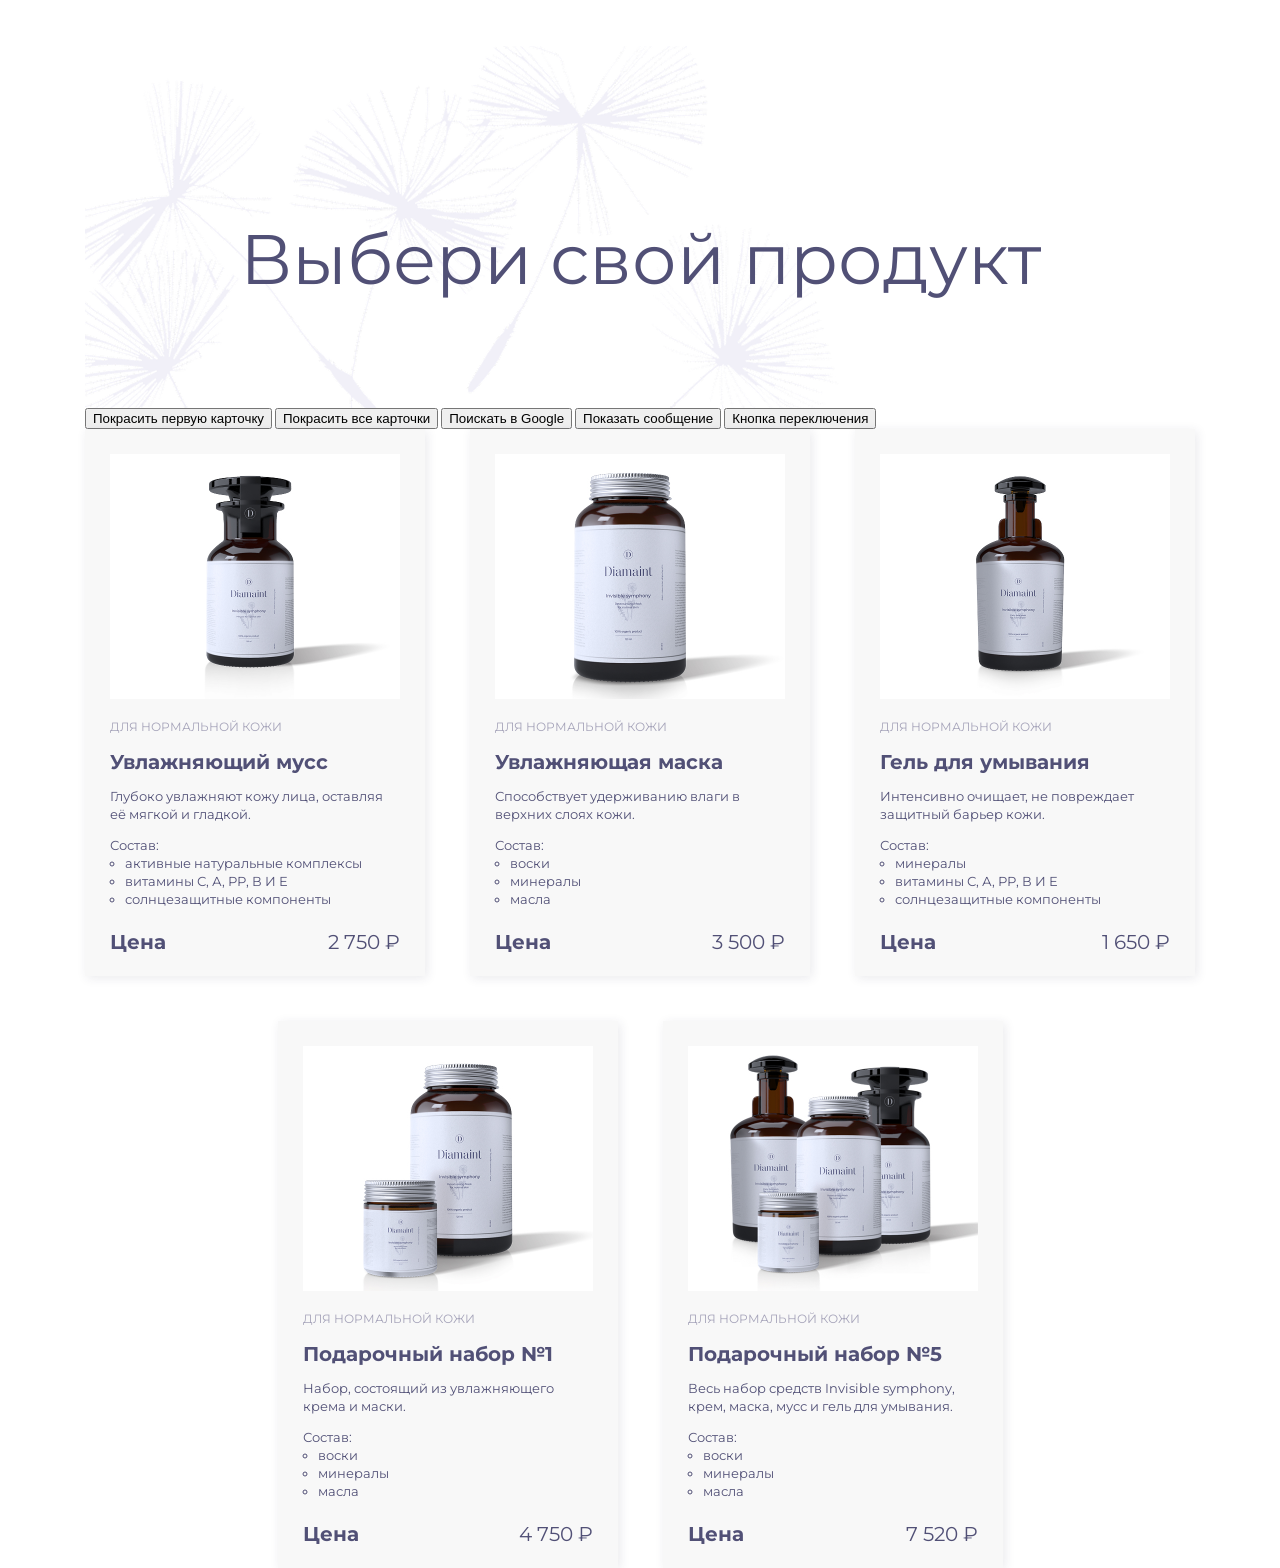
==== index.html @ 69029021 "(Homework №7): pass js test, add weather, speed of light and budget functions" ====
<!DOCTYPE html>
<html lang="en">
<head>
  <meta charset="UTF-8">
  <meta name="viewport" content="width=device-width, initial-scale=1.0">
  <link rel="stylesheet" href="style.css">
  <link rel="preconnect" href="https://fonts.googleapis.com">
  <link rel="preconnect" href="https://fonts.gstatic.com" crossorigin>
  <link href="https://fonts.googleapis.com/css2?family=Montserrat:ital,wght@0,100..900;1,100..900&display=swap" rel="stylesheet">
  <title>Каталог товаров</title>
</head>
<body>
  <div class="container">
    <h1 class="title">Выбери свой продукт</h1>
    <button class="btn-color">Покрасить первую карточку</button>
    <button class="btn-color-all">Покрасить все карточки</button>
    <button class="btn-google">Поискать в Google</button>
    <button class="btn-message">Показать сообщение</button>
    <button class="btn-toggle">Кнопка переключения</button>
    <ul class="product-list">
      <li class="product-list__card product-card">
        <img src="images/product-1.jpg" alt="Бутылочка коричневого цвета с широкой горловиной и пробкой, белой наклейкой, где надписано Диамант" width="290">
        <p class="product-card__description">ДЛЯ НОРМАЛЬНОЙ КОЖИ</p>
        <h2 class="product-card__name">Увлажняющий мусс</h2>
        <p> Глубоко увлажняют кожу лица, оставляя её мягкой и гладкой.</p>
        <span>Состав:</span>
        <ul class="product-card__composition">
          <li>активные натуральные комплексы</li>
          <li>витамины С, А, РР, В И Е</li>
          <li>солнцезащитные компоненты</li>
        </ul>
        <div class="product-card__price-box">
          <b>Цена</b>
          <span>2 750 ₽</span>
        </div>
      </li>
      
      <li class="product-list__card product-card">
        <img src="images/product-2.jpg" alt="Баночка коричневого цвета с закручивающейся металлической крышкой и белой наклейкой, где надписано Диамант" width="290">
        <p class="product-card__description">ДЛЯ НОРМАЛЬНОЙ КОЖИ</p>
        <h2 class="product-card__name">Увлажняющая маска</h2>
        <p>Способствует удерживанию влаги в верхних слоях кожи.</p>
        <span>Состав:</span>
        <ul class="product-card__composition">
          <li>воски</li>
          <li>минералы</li>
          <li>масла</li>
        </ul>
        <div class="product-card__price-box">
          <b>Цена</b>
          <span>3 500 ₽</span>
        </div>
      </li>
      
      <li class="product-list__card product-card">
        <img src="images/product-3.jpg" alt="Бутылочка коричневого цвета с узким горлышком и пробкой, белой наклейкой, где надписано Диамант" width="290">
        <p class="product-card__description">ДЛЯ НОРМАЛЬНОЙ КОЖИ</p>
        <h2 class="product-card__name">Гель для умывания</h2>
        <p>Интенсивно очищает, не повреждает защитный барьер кожи.</p>
        <span>Состав:</span>
        <ul class="product-card__composition">
          <li>минералы</li>
          <li>витамины С, А, РР, В И Е</li>
          <li>солнцезащитные компоненты</li>
        </ul>
        <div class="product-card__price-box">
          <b>Цена</b>
          <span>1 650 ₽</span>
        </div>
      </li>
      
      <li class="product-list__card product-card">
        <img src="images/product-4.jpg" alt="Две баночки коричневого цвета (большая и маленькая) с закручивающейся металлической крышкой и белой наклейкой, где надписано Диамант" width="290">
        <p class="product-card__description">ДЛЯ НОРМАЛЬНОЙ КОЖИ</p>
        <h2 class="product-card__name">Подарочный набор №1</h2>
        <p>Набор, состоящий из увлажняющего крема и маски.</p>
        <span>Состав:</span>
        <ul class="product-card__composition">
          <li>воски</li>
          <li>минералы</li>
          <li>масла</li>
        </ul>
        <div class="product-card__price-box">
          <b>Цена</b>
          <span>4 750 ₽</span>
        </div>
      </li>
      
      <li class="product-list__card product-card">
        <img src="images/product-5.jpg" alt="Набор из четырех предметов: две баночки (большая и маленькая) и две бутылочки коричневого цвета с белой наклейкой, где надписано Диамант" width="290">
        <p class="product-card__description">ДЛЯ НОРМАЛЬНОЙ КОЖИ</p>
        <h2 class="product-card__name">Подарочный набор №5</h2>
        <p>Весь набор средств Invisible symphony, крем, маска, мусс и гель для умывания.</p>
        <span>Состав:</span>
        <ul class="product-card__composition">
          <li>воски</li>
          <li>минералы</li>
          <li>масла</li>
        </ul>
        <div class="product-card__price-box">
          <b>Цена</b>
          <span>7 520 ₽</span>
        </div>
      </li>
    </ul>
  </div>
<script src="index.js"></script>
<script src="homework-7.js"></script>
</body>
</html>
---- style.css ----
* {
  box-sizing: border-box; /* Устанавливаем box-sizing для всех элементов, чтобы padding и border не влияли на общую ширину и высоту элемента */
}

body {
  font-family: 'Montserrat', sans-serif;
  font-weight: 400;
  font-size: 13px;
  color: #515076;
  margin: 0;
  padding: 0;
  line-height: 18px;
}

.container {
  margin: 0 auto;
  max-width: 1110px;
  background-image: url('images/bg-1.png');
  background-repeat: no-repeat;
  background-position: 0 0;
}

.title {
  margin-top: 0;
  text-align: center; /* Центрирование текста по горизонтали */
  padding-top: 220px;
  margin-bottom: 110px;
  font-size: 70px;
  font-weight: 400;
  line-height: 78px;
}

.product-list {
  display: flex; /* Используем flexbox для расположения карточек в ряд */
  justify-content: center; /* Центрируем карточки по горизонтали */
  flex-wrap: wrap; /* Разрешаем перенос строк */
  list-style: none; /* убрали стиль списка */
  gap: 45px; /* Отступы между карточками */
  margin: 0 auto; /* Центрируем сам контейнер на странице */
  padding: 0;
}

.product-card {
  background-color: #f8f8f8;
  padding: 25px;
  width: 340px;
  box-shadow: 2px 2px 10px rgba(51, 50, 76, 0.1);
}

.product-card__description {
  font-size: 12px;
  margin-top: 15px;
  margin-bottom: 15px;
  color: #A5A3B9;
  text-transform: uppercase;
}

.product-card__name {
  font-size: 20px;
}

.product-card__composition {
  padding-left: 15px;
}

.product-card__price-box {
  display: flex;
  justify-content: space-between;
  margin-top: 25px;
  font-size: 20px;
}

/* Это новый класс. По умолчанию его нет на кнопке. Он добавляется при клике на кнопку и меняет цвет кнопки на синий. */
.active-color {
  background-color: #0000FF; /* Синий цвет фона */
  color: #FFFFFF; /* Белый цвет текста */
}
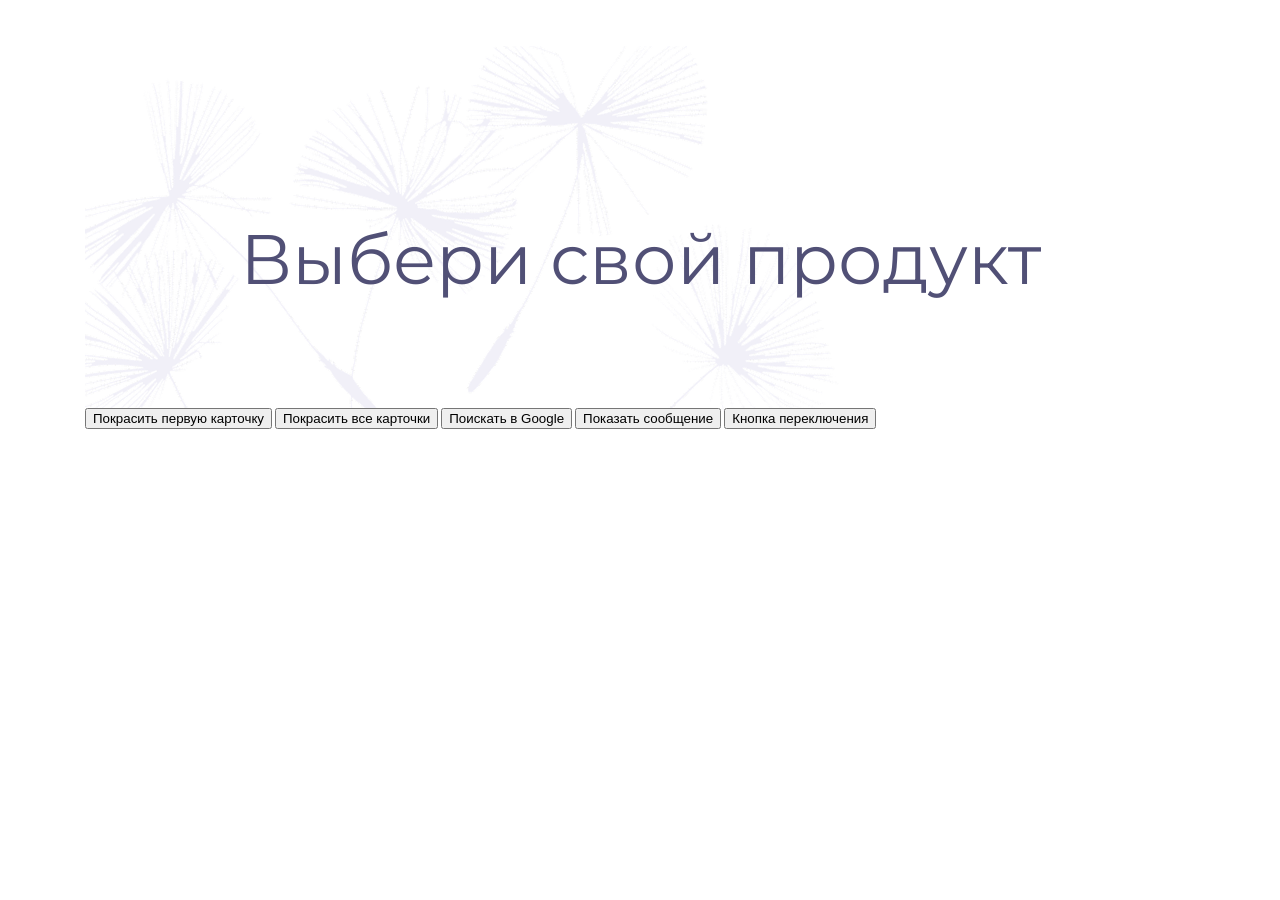
==== commit adab56e4: "(Homework №10): feat: add product card rendering logic" ====
--- a/index.html
+++ b/index.html
@@ -17,94 +17,35 @@
     <button class="btn-google">Поискать в Google</button>
     <button class="btn-message">Показать сообщение</button>
     <button class="btn-toggle">Кнопка переключения</button>
-    <ul class="product-list">
+
+<!-- 3.По аналогии из лекции — создать и реализовать шаблон для продуктовых карточек. (Посмотрите сразу задание 5) -->
+
+    <ul class="product-list"></ul>
+
+    <template id="product-card-template">
       <li class="product-list__card product-card">
-        <img src="images/product-1.jpg" alt="Бутылочка коричневого цвета с широкой горловиной и пробкой, белой наклейкой, где надписано Диамант" width="290">
-        <p class="product-card__description">ДЛЯ НОРМАЛЬНОЙ КОЖИ</p>
-        <h2 class="product-card__name">Увлажняющий мусс</h2>
-        <p> Глубоко увлажняют кожу лица, оставляя её мягкой и гладкой.</p>
+        <img class="product-card__image" src="product.src" alt="product.alt" width="290">
+        <p class="product-card__description"></p>
+        <h2 class="product-card__name"></h2>
+        <p class="product-card__text"></p>
         <span>Состав:</span>
         <ul class="product-card__composition">
-          <li>активные натуральные комплексы</li>
-          <li>витамины С, А, РР, В И Е</li>
-          <li>солнцезащитные компоненты</li>
+          <li class="product-card__composition1"></li>
+          <li class="product-card__composition2"></li>
+          <li class="product-card__composition3"></li>
         </ul>
         <div class="product-card__price-box">
           <b>Цена</b>
-          <span>2 750 ₽</span>
+          <span class="product-card__price"></span>
         </div>
       </li>
-      
-      <li class="product-list__card product-card">
-        <img src="images/product-2.jpg" alt="Баночка коричневого цвета с закручивающейся металлической крышкой и белой наклейкой, где надписано Диамант" width="290">
-        <p class="product-card__description">ДЛЯ НОРМАЛЬНОЙ КОЖИ</p>
-        <h2 class="product-card__name">Увлажняющая маска</h2>
-        <p>Способствует удерживанию влаги в верхних слоях кожи.</p>
-        <span>Состав:</span>
-        <ul class="product-card__composition">
-          <li>воски</li>
-          <li>минералы</li>
-          <li>масла</li>
-        </ul>
-        <div class="product-card__price-box">
-          <b>Цена</b>
-          <span>3 500 ₽</span>
-        </div>
-      </li>
-      
-      <li class="product-list__card product-card">
-        <img src="images/product-3.jpg" alt="Бутылочка коричневого цвета с узким горлышком и пробкой, белой наклейкой, где надписано Диамант" width="290">
-        <p class="product-card__description">ДЛЯ НОРМАЛЬНОЙ КОЖИ</p>
-        <h2 class="product-card__name">Гель для умывания</h2>
-        <p>Интенсивно очищает, не повреждает защитный барьер кожи.</p>
-        <span>Состав:</span>
-        <ul class="product-card__composition">
-          <li>минералы</li>
-          <li>витамины С, А, РР, В И Е</li>
-          <li>солнцезащитные компоненты</li>
-        </ul>
-        <div class="product-card__price-box">
-          <b>Цена</b>
-          <span>1 650 ₽</span>
-        </div>
-      </li>
-      
-      <li class="product-list__card product-card">
-        <img src="images/product-4.jpg" alt="Две баночки коричневого цвета (большая и маленькая) с закручивающейся металлической крышкой и белой наклейкой, где надписано Диамант" width="290">
-        <p class="product-card__description">ДЛЯ НОРМАЛЬНОЙ КОЖИ</p>
-        <h2 class="product-card__name">Подарочный набор №1</h2>
-        <p>Набор, состоящий из увлажняющего крема и маски.</p>
-        <span>Состав:</span>
-        <ul class="product-card__composition">
-          <li>воски</li>
-          <li>минералы</li>
-          <li>масла</li>
-        </ul>
-        <div class="product-card__price-box">
-          <b>Цена</b>
-          <span>4 750 ₽</span>
-        </div>
-      </li>
-      
-      <li class="product-list__card product-card">
-        <img src="images/product-5.jpg" alt="Набор из четырех предметов: две баночки (большая и маленькая) и две бутылочки коричневого цвета с белой наклейкой, где надписано Диамант" width="290">
-        <p class="product-card__description">ДЛЯ НОРМАЛЬНОЙ КОЖИ</p>
-        <h2 class="product-card__name">Подарочный набор №5</h2>
-        <p>Весь набор средств Invisible symphony, крем, маска, мусс и гель для умывания.</p>
-        <span>Состав:</span>
-        <ul class="product-card__composition">
-          <li>воски</li>
-          <li>минералы</li>
-          <li>масла</li>
-        </ul>
-        <div class="product-card__price-box">
-          <b>Цена</b>
-          <span>7 520 ₽</span>
-        </div>
-      </li>
-    </ul>
+    </template>
+
   </div>
 <script src="index.js"></script>
 <script src="homework-7.js"></script>
+<script src="homework-8.js"></script>
+<script type="module" src="homework-9.js"></script>
+<script type="module" src="homework-10.js"></script>
 </body>
 </html>
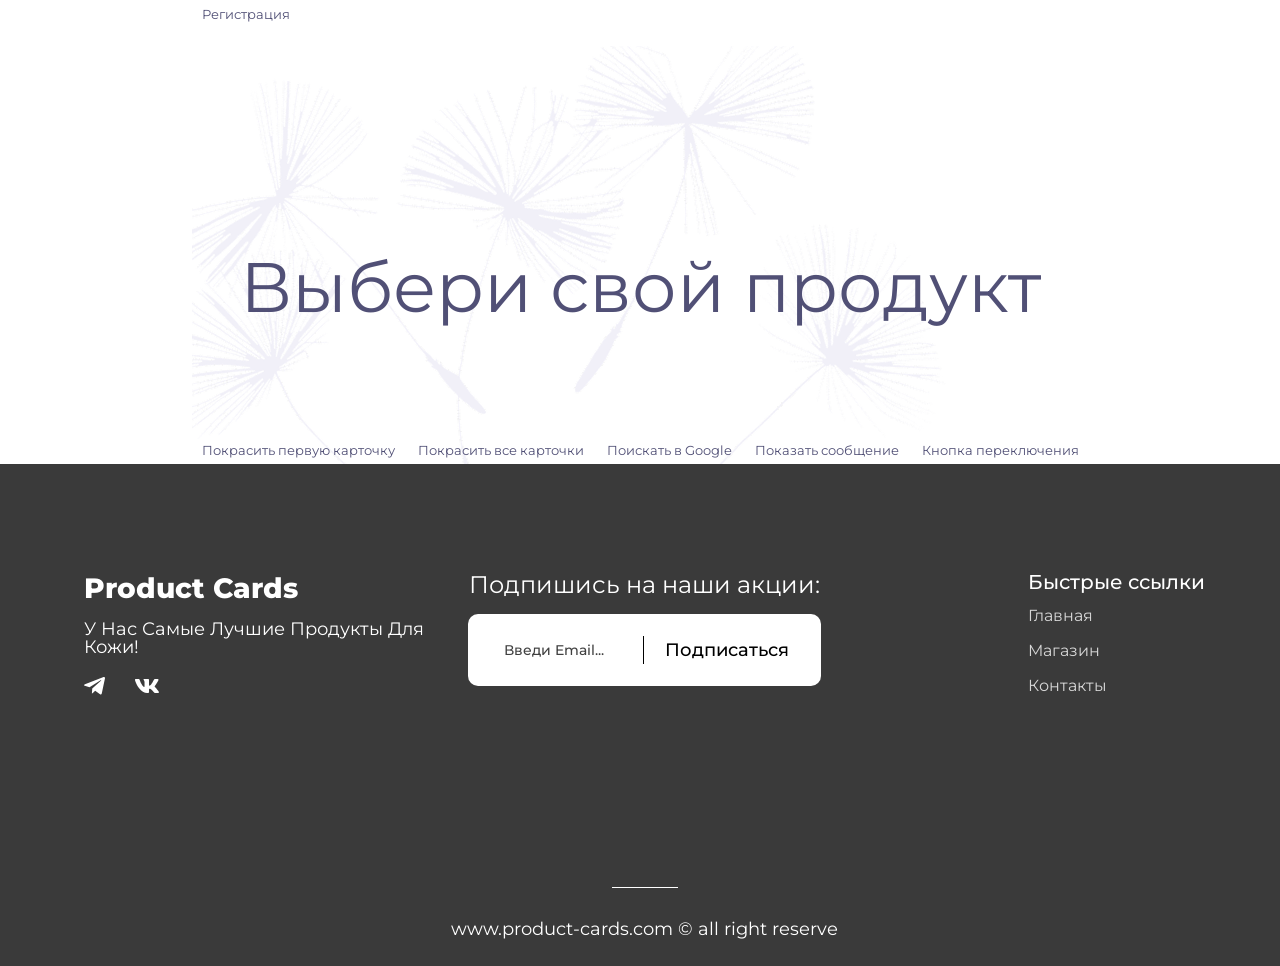
==== commit bb34b28d: "(Homework №11): Created footer with interactive forms and registration modal" ====
--- a/index.html
+++ b/index.html
@@ -1,51 +1,242 @@
-<!DOCTYPE html>
+<!doctype html>
 <html lang="en">
-<head>
-  <meta charset="UTF-8">
-  <meta name="viewport" content="width=device-width, initial-scale=1.0">
-  <link rel="stylesheet" href="style.css">
-  <link rel="preconnect" href="https://fonts.googleapis.com">
-  <link rel="preconnect" href="https://fonts.gstatic.com" crossorigin>
-  <link href="https://fonts.googleapis.com/css2?family=Montserrat:ital,wght@0,100..900;1,100..900&display=swap" rel="stylesheet">
-  <title>Каталог товаров</title>
-</head>
-<body>
-  <div class="container">
-    <h1 class="title">Выбери свой продукт</h1>
-    <button class="btn-color">Покрасить первую карточку</button>
-    <button class="btn-color-all">Покрасить все карточки</button>
-    <button class="btn-google">Поискать в Google</button>
-    <button class="btn-message">Показать сообщение</button>
-    <button class="btn-toggle">Кнопка переключения</button>
-
-<!-- 3.По аналогии из лекции — создать и реализовать шаблон для продуктовых карточек. (Посмотрите сразу задание 5) -->
-
-    <ul class="product-list"></ul>
-
-    <template id="product-card-template">
-      <li class="product-list__card product-card">
-        <img class="product-card__image" src="product.src" alt="product.alt" width="290">
-        <p class="product-card__description"></p>
-        <h2 class="product-card__name"></h2>
-        <p class="product-card__text"></p>
-        <span>Состав:</span>
-        <ul class="product-card__composition">
-          <li class="product-card__composition1"></li>
-          <li class="product-card__composition2"></li>
-          <li class="product-card__composition3"></li>
-        </ul>
-        <div class="product-card__price-box">
-          <b>Цена</b>
-          <span class="product-card__price"></span>
-        </div>
-      </li>
-    </template>
-
-  </div>
-<script src="index.js"></script>
-<script src="homework-7.js"></script>
-<script src="homework-8.js"></script>
-<script type="module" src="homework-9.js"></script>
-<script type="module" src="homework-10.js"></script>
-</body>
-</html>+  <head>
+    <meta charset="UTF-8" />
+    <meta name="viewport" content="width=device-width, initial-scale=1.0" />
+    <link rel="stylesheet" href="style.css" />
+    <link rel="preconnect" href="https://fonts.googleapis.com" />
+    <link rel="preconnect" href="https://fonts.gstatic.com" crossorigin />
+    <link
+      href="https://fonts.googleapis.com/css2?family=Montserrat:ital,wght@0,100..900;1,100..900&display=swap"
+      rel="stylesheet"
+    />
+    <title>Каталог товаров</title>
+  </head>
+  <body>
+    <div class="container">
+      <!-- Создать кнопку "Регистрация". -->
+      <button id="open-register-btn" class="register-trigger-btn">
+        Регистрация
+      </button>
+
+      <!-- Создать модальное окно, используя классы "modal, modal-showed". 
+Логика такая: при нажатии на кнопку у нас открывается модальное окно путем добавления modal-showed к div с классом modal. 
+1.Задний фон должен быть затемнён, но не полностью черный 
+(Создаем класс overlay, который будет затемнять всю страницу)
+2 .Модальное окно находиться ровно по центру страницы, независимо от масштаба -->
+      <div id="modal-overlay" class="overlay">
+        <div class="modal">
+          <!-- Не забываем добавить кнопку для закрытия модалки (крестик в углу) -->
+          <button class="modal__close" id="close-modal-btn">&times;</button>
+          <!-- Создать форму для регистрации внутри модального окна. 
+Она должна содержать поля: имя, фамилия, дата рождения, логин, пароль, повторение пароля. 
+Используйте для того, что бы указать пользователю, какое поле за что отвечает. 
+Также важно использовать placeholder -->
+          <form class="register-form" id="register-form" novalidate>
+            <h2 class="register-form__title">Регистрация</h2>
+
+            <div class="form-group">
+              <label for="reg-firstname">Имя</label>
+              <input
+                type="text"
+                id="reg-firstname"
+                required
+                placeholder="Рустем"
+              />
+            </div>
+
+            <div class="form-group">
+              <label for="reg-lastname">Фамилия</label>
+              <input
+                type="text"
+                id="reg-lastname"
+                required
+                placeholder="Нигмати"
+              />
+            </div>
+
+            <div class="form-group">
+              <label for="reg-dob">Дата рождения</label>
+              <input type="date" id="reg-dob" required />
+            </div>
+
+            <div class="form-group">
+              <label for="reg-login">Логин</label>
+              <input
+                type="text"
+                id="reg-login"
+                required
+                minlength="4"
+                placeholder="рустем78"
+              />
+            </div>
+
+            <div class="form-group">
+              <label for="reg-password">Пароль</label>
+              <input
+                type="password"
+                id="reg-password"
+                required
+                minlength="10"
+                placeholder="Минимум 10 символов"
+              />
+            </div>
+
+            <div class="form-group">
+              <label for="reg-confirm-password">Повторите пароль</label>
+              <input
+                type="password"
+                id="reg-confirm-password"
+                required
+                minlength="10"
+                placeholder="Минимум 10 символов"
+              />
+            </div>
+
+            <button type="submit" class="register-form__btn">
+              Зарегистрироваться
+            </button>
+          </form>
+        </div>
+      </div>
+
+      <h1 class="title">Выбери свой продукт</h1>
+      <button class="btn-color">Покрасить первую карточку</button>
+      <button class="btn-color-all">Покрасить все карточки</button>
+      <button class="btn-google">Поискать в Google</button>
+      <button class="btn-message">Показать сообщение</button>
+      <button class="btn-toggle">Кнопка переключения</button>
+
+<!-- 2.По аналогии из лекции — создать и реализовать шаблон для продуктовых карточек. (Посмотрите сразу задание 5) -->
+      <ul class="product-list"></ul>
+
+      <template id="product-card-template">
+        <li class="product-list__card product-card">
+          <img
+            class="product-card__image"
+            src="product.src"
+            alt="product.alt"
+            width="290"
+          />
+          <p class="product-card__description"></p>
+          <h2 class="product-card__name"></h2>
+          <p class="product-card__text"></p>
+          <span>Состав:</span>
+          <ul class="product-card__composition"></ul>
+          <div class="product-card__price-box">
+            <b>Цена</b>
+            <span class="product-card__price"></span>
+          </div>
+        </li>
+      </template>
+    </div>
+    <footer class="footer">
+      <div class="footer__grid">
+        <div class="footer__col footer__col--left">
+          <h2 class="footer__col-title-left">Product Cards</h2>
+          <p class="footer__col-text">У нас самые лучшие продукты для кожи!</p>
+          <div class="footer__socials">
+            <!-- Ссылки на социальные сети -->
+            <a
+              href="https://t.me"
+              target="_blank"
+              class="footer__social-link"
+              aria-label="Telegram"
+            >
+              <svg
+                class="footer__social-icon"
+                width="21"
+                height="18"
+                viewBox="0 0 21 18"
+                fill="none"
+                xmlns="http://www.w3.org/2000/svg"
+              >
+                <path
+                  d="M20.9379 1.60272L17.7692 16.5465C17.5299 17.601 16.9067 17.8635 16.0209 17.367L11.1924 13.809L8.86293 16.05C8.60493 16.308 8.38968 16.5232 7.89243 16.5232L8.23968 11.6062L17.1879 3.52047C17.5772 3.17397 17.1032 2.98122 16.5834 3.32847L5.52093 10.2945L0.758428 8.80347C-0.277322 8.48022 -0.296072 7.76772 0.974428 7.27047L19.6022 0.0937215C20.4647 -0.229529 21.2192 0.285721 20.9379 1.60347V1.60272Z"
+                  fill="white"
+                />
+              </svg>
+            </a>
+            <a
+              href="https://vk.com"
+              class="footer__social-link"
+              target="_blank"
+              aria-label="ВКонтакте"
+            >
+              <svg
+                class="footer__social-icon"
+                width="24"
+                height="14"
+                viewBox="0 0 24 14"
+                fill="none"
+                xmlns="http://www.w3.org/2000/svg"
+              >
+                <path
+                  fill-rule="evenodd"
+                  clip-rule="evenodd"
+                  d="M23.45 0.948C23.616 0.402 23.45 0 22.655 0H20.03C19.362 0 19.054 0.347 18.887 0.73C18.887 0.73 17.552 3.926 15.661 6.002C15.049 6.604 14.771 6.795 14.437 6.795C14.27 6.795 14.019 6.604 14.019 6.057V0.948C14.019 0.292 13.835 0 13.279 0H9.151C8.734 0 8.483 0.304 8.483 0.593C8.483 1.214 9.429 1.358 9.526 3.106V6.904C9.526 7.737 9.373 7.888 9.039 7.888C8.149 7.888 5.984 4.677 4.699 1.003C4.45 0.288 4.198 0 3.527 0H0.9C0.15 0 0 0.347 0 0.73C0 1.412 0.89 4.8 4.145 9.281C6.315 12.341 9.37 14 12.153 14C13.822 14 14.028 13.632 14.028 12.997V10.684C14.028 9.947 14.186 9.8 14.715 9.8C15.105 9.8 15.772 9.992 17.33 11.467C19.11 13.216 19.403 14 20.405 14H23.03C23.78 14 24.156 13.632 23.94 12.904C23.702 12.18 22.852 11.129 21.725 9.882C21.113 9.172 20.195 8.407 19.916 8.024C19.527 7.533 19.638 7.314 19.916 6.877C19.916 6.877 23.116 2.451 23.449 0.948H23.45Z"
+                  fill="white"
+                />
+              </svg>
+            </a>
+          </div>
+        </div>
+
+        <div class="footer__col footer__col--center">
+          <h2 class="footer__col-title-center">Подпишись на наши акции:</h2>
+          <form
+            action="#"
+            class="subscribe-form"
+            id="subscribeForm"
+            autocomplete="off"
+            novalidate
+          >
+            <div class="subscribe-form__field">
+              <input
+                type="email"
+                class="subscribe-form__input"
+                id="subscribeEmail"
+                placeholder="Введи Email..."
+                required
+                aria-label="Ваш Email"
+              />
+            </div>
+            <button type="submit" class="subscribe-form__btn">
+              Подписаться
+            </button>
+          </form>
+        </div>
+
+        <div class="footer__col footer__col--right">
+          <div class="footer__col-title-wrapper">
+            <h2 class="footer__col-title-right">Быстрые ссылки</h2>
+            <nav class="footer__menu">
+              <ul class="footer__menu-list">
+                <li class="footer__menu-item">
+                  <a href="/" class="footer__menu-link">Главная</a>
+                </li>
+                <li class="footer__menu-item">
+                  <a href="/shop" class="footer__menu-link">Магазин</a>
+                </li>
+                <li class="footer__menu-item">
+                  <a href="/contacts" class="footer__menu-link">Контакты</a>
+                </li>
+              </ul>
+            </nav>
+          </div>
+        </div>
+      </div>
+      <div class="footer__bottom">
+        <p class="footer__copyright">
+          www.product-cards.com &copy; all right reserve
+        </p>
+      </div>
+    </footer>
+    <script src="index.js"></script>
+    <script src="homework-7.js"></script>
+    <script src="homework-8.js"></script>
+    <script type="module" src="homework-9.js"></script>
+    <script type="module" src="homework-10.js"></script>
+    <script type="module" src="homework-11.js"></script>
+  </body>
+</html>
--- a/style.css
+++ b/style.css
@@ -1,23 +1,49 @@
-* {
+*,
+*::before,
+*::after {
   box-sizing: border-box; /* Устанавливаем box-sizing для всех элементов, чтобы padding и border не влияли на общую ширину и высоту элемента */
 }
 
+button {
+  padding: 5px 10px;
+  background: none;
+  border: none;
+  font: inherit;
+  color: inherit;
+  cursor: pointer;
+}
+
+input {
+  margin: 0;
+  padding: 0;
+  border: none;
+  background: none;
+  font: inherit;
+  color: inherit;
+  outline: none;
+}
+
 body {
-  font-family: 'Montserrat', sans-serif;
+  font-family: "Montserrat", sans-serif;
   font-weight: 400;
   font-size: 13px;
   color: #515076;
   margin: 0;
   padding: 0;
   line-height: 18px;
+  height: 100%;
+  display: flex;
+  flex-direction: column;
+  min-height: 100vh;
 }
 
 .container {
   margin: 0 auto;
   max-width: 1110px;
-  background-image: url('images/bg-1.png');
+  background-image: url("images/bg-1.png");
   background-repeat: no-repeat;
   background-position: 0 0;
+  flex: 1 0 auto;
 }
 
 .title {
@@ -51,7 +77,7 @@
   font-size: 12px;
   margin-top: 15px;
   margin-bottom: 15px;
-  color: #A5A3B9;
+  color: #a5a3b9;
   text-transform: uppercase;
 }
 
@@ -72,6 +98,302 @@
 
 /* Это новый класс. По умолчанию его нет на кнопке. Он добавляется при клике на кнопку и меняет цвет кнопки на синий. */
 .active-color {
-  background-color: #0000FF; /* Синий цвет фона */
-  color: #FFFFFF; /* Белый цвет текста */
-} +  background-color: #0000ff; /* Синий цвет фона */
+  color: #ffffff; /* Белый цвет текста */
+}
+
+.footer {
+  background-color: #3a3a3a;
+  color: #ffffff;
+  padding: 92px 75px 28px 84px;
+  flex-shrink: 0;
+}
+
+.footer__grid {
+  display: flex;
+  justify-content: space-between;
+  flex-wrap: wrap;
+  gap: 30px;
+  margin: 0 auto;
+  padding-bottom: 30px;
+}
+
+.footer__col {
+  flex: 1;
+  min-width: 350px;
+}
+
+.footer__col--left {
+  text-align: left;
+  text-transform: capitalize;
+  display: flex;
+  flex-direction: column;
+}
+
+.footer__col-title-left {
+  font-size: 28px;
+  font-weight: 800;
+}
+
+.footer__col-text {
+  font-size: 18px;
+  margin: 0;
+}
+
+.footer__socials {
+  display: flex;
+  gap: 30px;
+  align-items: center;
+  margin-top: auto;
+  padding-top: 20px;
+}
+
+.footer__social-link {
+  display: inline-flex;
+  text-decoration: none;
+}
+.footer__social-icon {
+  color: #ffffff;
+  transition: filter 0.2s ease;
+
+  .footer__social-link:hover & {
+    filter: drop-shadow(0px 0px 2px #2480ef) drop-shadow(0px 0px 1px #2480ef);
+  }
+}
+
+.footer__col--center {
+  display: flex;
+  flex-direction: column;
+  align-items: center;
+  max-width: 477px;
+}
+
+.footer__col-title-center {
+  font-size: 24px;
+  font-weight: 400;
+}
+
+.subscribe-form {
+  display: flex;
+  border-radius: 10px;
+  background-color: white;
+  padding: 22px 22px 22px 36px;
+  font-weight: 500;
+  color: #000000;
+}
+
+.subscribe-form__field {
+  flex-grow: 1;
+  display: flex;
+  padding-right: 20px;
+}
+
+.subscribe-form__input {
+  width: 100%;
+  font-size: 14px;
+}
+
+.subscribe-form__input::placeholder {
+  color: rgb(0 0 0 / 75%);
+}
+
+.subscribe-form__input:focus {
+  outline: none;
+  border-color: #2480ef;
+  box-shadow: 0 0 0 3px rgb(36 128 239 / 15%);
+}
+
+.subscribe-form__btn {
+  padding-left: 21px;
+  border-left: 1px solid #000;
+  font-size: 18px;
+  cursor: pointer;
+  white-space: nowrap;
+  transition:
+    background-color 0.2s ease,
+    transform 0.1s ease;
+}
+
+.subscribe-form__btn:hover {
+  background-color: #1a6fd3;
+}
+
+.subscribe-form__btn:active {
+  transform: scale(0.98);
+}
+
+.footer__col--right {
+  display: flex;
+}
+
+.footer__col-title-wrapper {
+  margin-left: auto;
+}
+
+.footer__col-title-right {
+  font-size: 20px;
+  font-weight: 500;
+}
+
+.footer__menu {
+  margin-top: 16px;
+}
+
+.footer__menu-list {
+  margin: 0;
+  padding: 0;
+  list-style: none;
+  display: flex;
+  flex-direction: column;
+  gap: 17px;
+}
+
+.footer__menu-link {
+  display: inline-block;
+  text-decoration: none;
+  color: rgba(255, 255, 255, 0.8);
+  font-size: 16px;
+}
+
+.footer__menu-link:hover {
+  color: #2480ef;
+  transform: translateX(4px);
+}
+
+.footer__bottom {
+  display: flex;
+  flex-direction: column;
+  align-items: center;
+  margin-top: 162px;
+  padding-top: 33px;
+  position: relative;
+}
+
+.footer__bottom::before {
+  content: "";
+  position: absolute;
+  top: 0;
+  left: 50%;
+  transform: translateX(-50%);
+  width: 66px;
+  height: 1px;
+  background-color: #ffffff;
+}
+
+.footer__copyright {
+  font-size: 18px;
+  color: white;
+  text-align: center;
+  margin: 0;
+  padding: 0;
+}
+
+/* Базовый сброс маргинов для форм и элементов */
+.form-group, .register-form__title {
+  margin: 0;
+}
+
+/* 1. Задний фон (Overlay) — скрыт по умолчанию */
+.overlay {
+  position: fixed;
+  top: 0;
+  left: 0;
+  width: 100%;
+  height: 100%;
+  background-color: rgba(0, 0, 0, 0.6); /* Полупрозрачный черный цвет */
+  display: flex;
+  justify-content: center; /* Центрирование модалки по горизонтали */
+  align-items: center;     /* Центрирование модалки по вертикали */
+  z-index: 1000;
+  
+  /* Плавное скрытие/появление */
+  opacity: 0;
+  pointer-events: none;
+  transition: opacity 0.3s ease;
+}
+
+/* 2. Класс для отображения модального окна */
+.overlay.modal-showed {
+  opacity: 1;
+  pointer-events: auto;
+}
+
+/* 3. Само модальное окно */
+.modal {
+  background-color: #ffffff;
+  padding: 40px;
+  border-radius: 12px;
+  position: relative;
+  width: 100%;
+  max-width: 450px;
+  box-shadow: 0 10px 25px rgba(0, 0, 0, 0.3);
+  box-sizing: border-box;
+}
+
+/* Кнопка закрытия (крестик) в углу */
+.modal__close {
+  position: absolute;
+  top: 15px;
+  right: 20px;
+  background: none;
+  border: none;
+  font-size: 28px;
+  cursor: pointer;
+  color: #333333;
+}
+
+/* Стилизация формы */
+.register-form {
+  display: flex;
+  flex-direction: column;
+  gap: 15px;
+}
+
+.register-form__title {
+  text-align: center;
+  font-size: 24px;
+  color: #333333;
+  margin-bottom: 5px;
+}
+
+.form-group {
+  display: flex;
+  flex-direction: column;
+  gap: 5px;
+}
+
+.form-group label {
+  font-size: 14px;
+  font-weight: 500;
+  color: #555555;
+}
+
+.form-group input {
+  padding: 10px 12px;
+  border: 1px solid #cccccc;
+  border-radius: 6px;
+  font-size: 14px;
+  outline: none;
+}
+
+.form-group input:focus {
+  border-color: #2480ef;
+}
+
+/* Кнопка отправки */
+.register-form__btn {
+  background-color: #2480ef;
+  color: #ffffff;
+  border: none;
+  padding: 12px;
+  font-size: 16px;
+  font-weight: 600;
+  border-radius: 6px;
+  cursor: pointer;
+  margin-top: 10px;
+  transition: background-color 0.2s ease;
+}
+
+.register-form__btn:hover {
+  background-color: #1a6fd3;
+}
